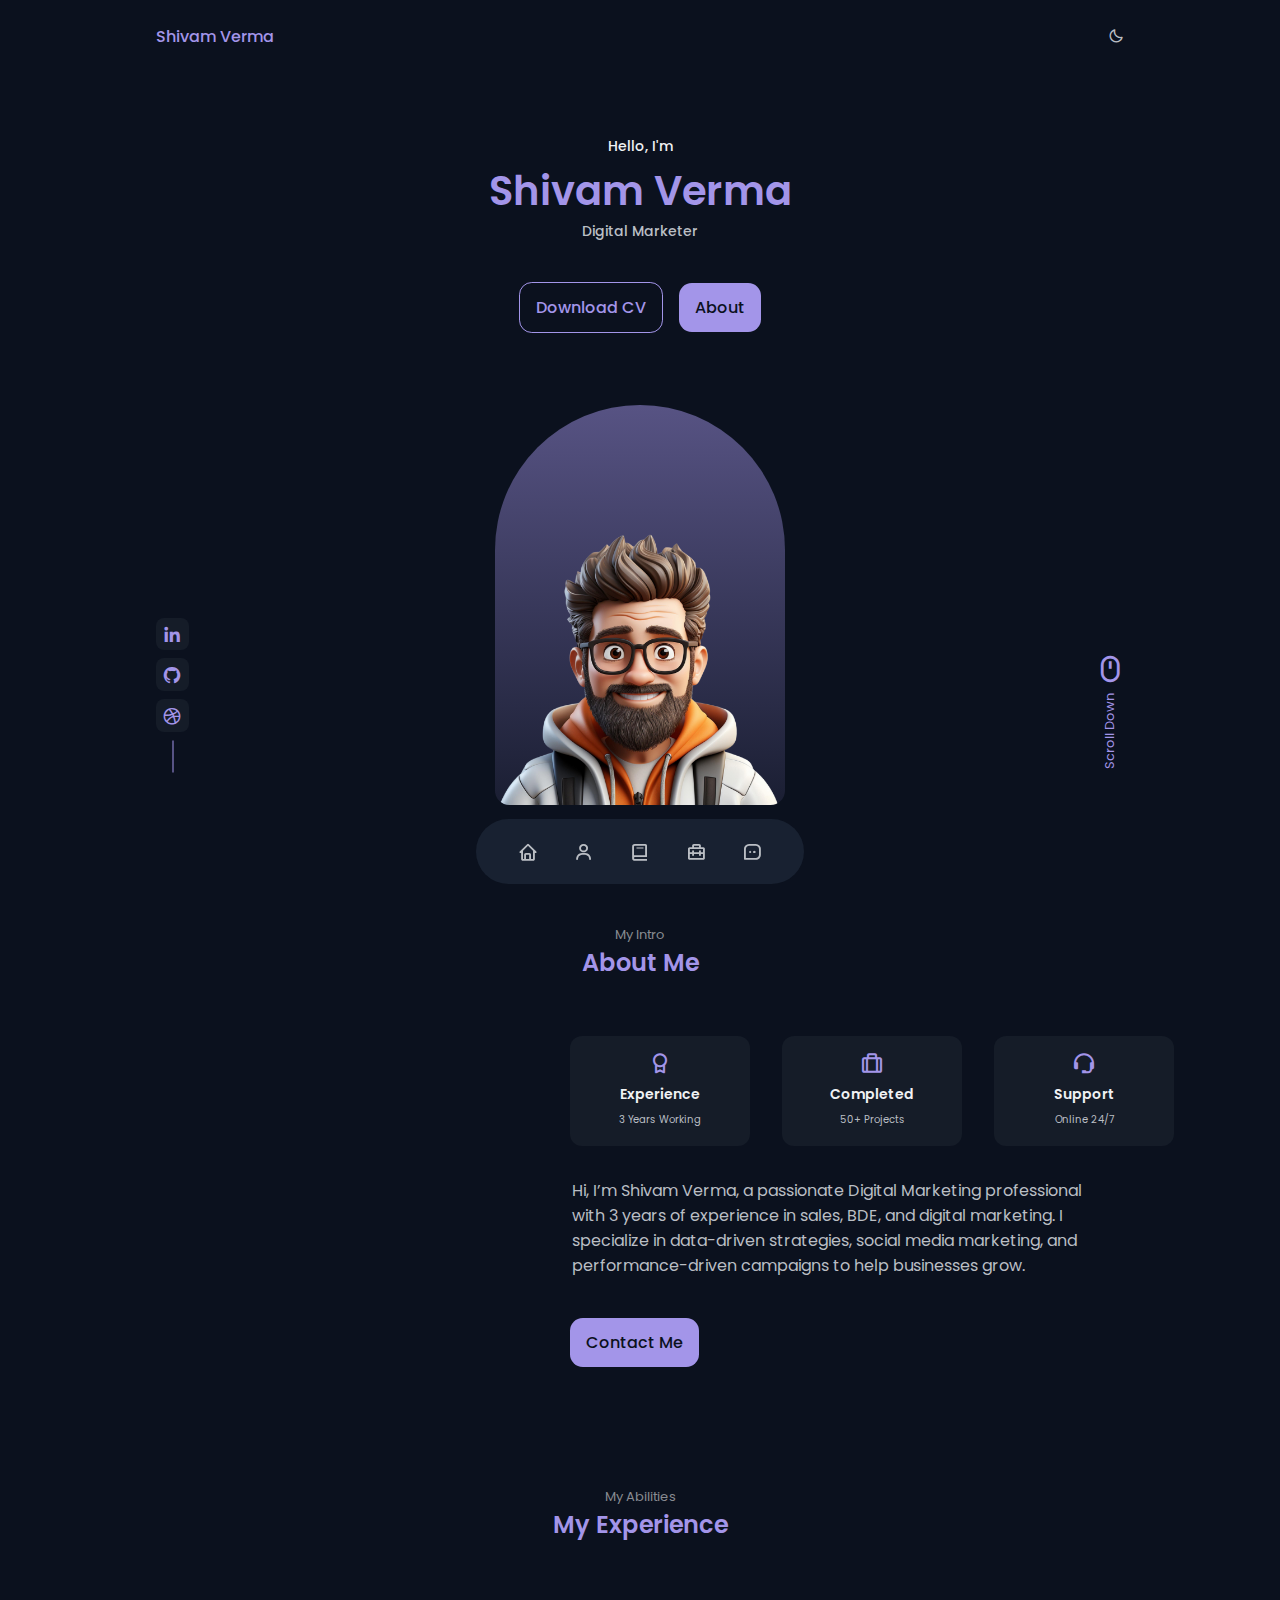
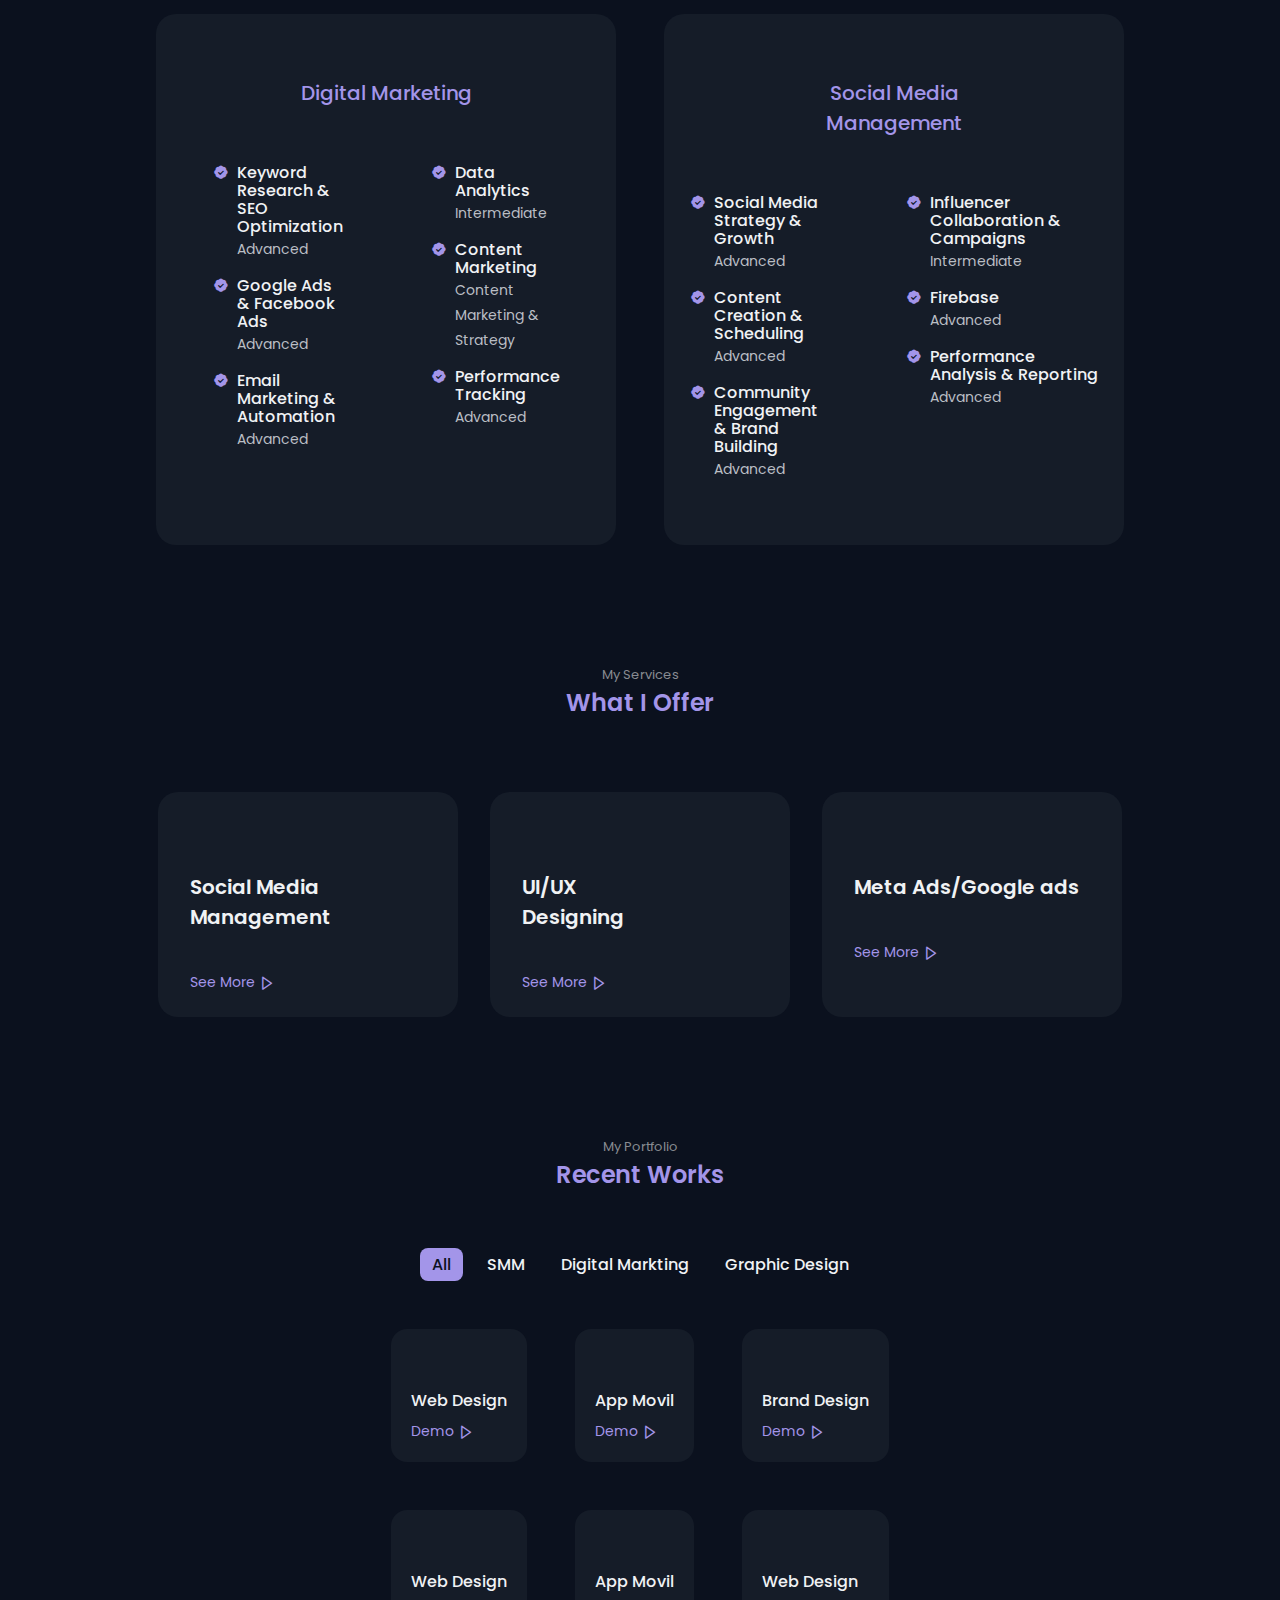
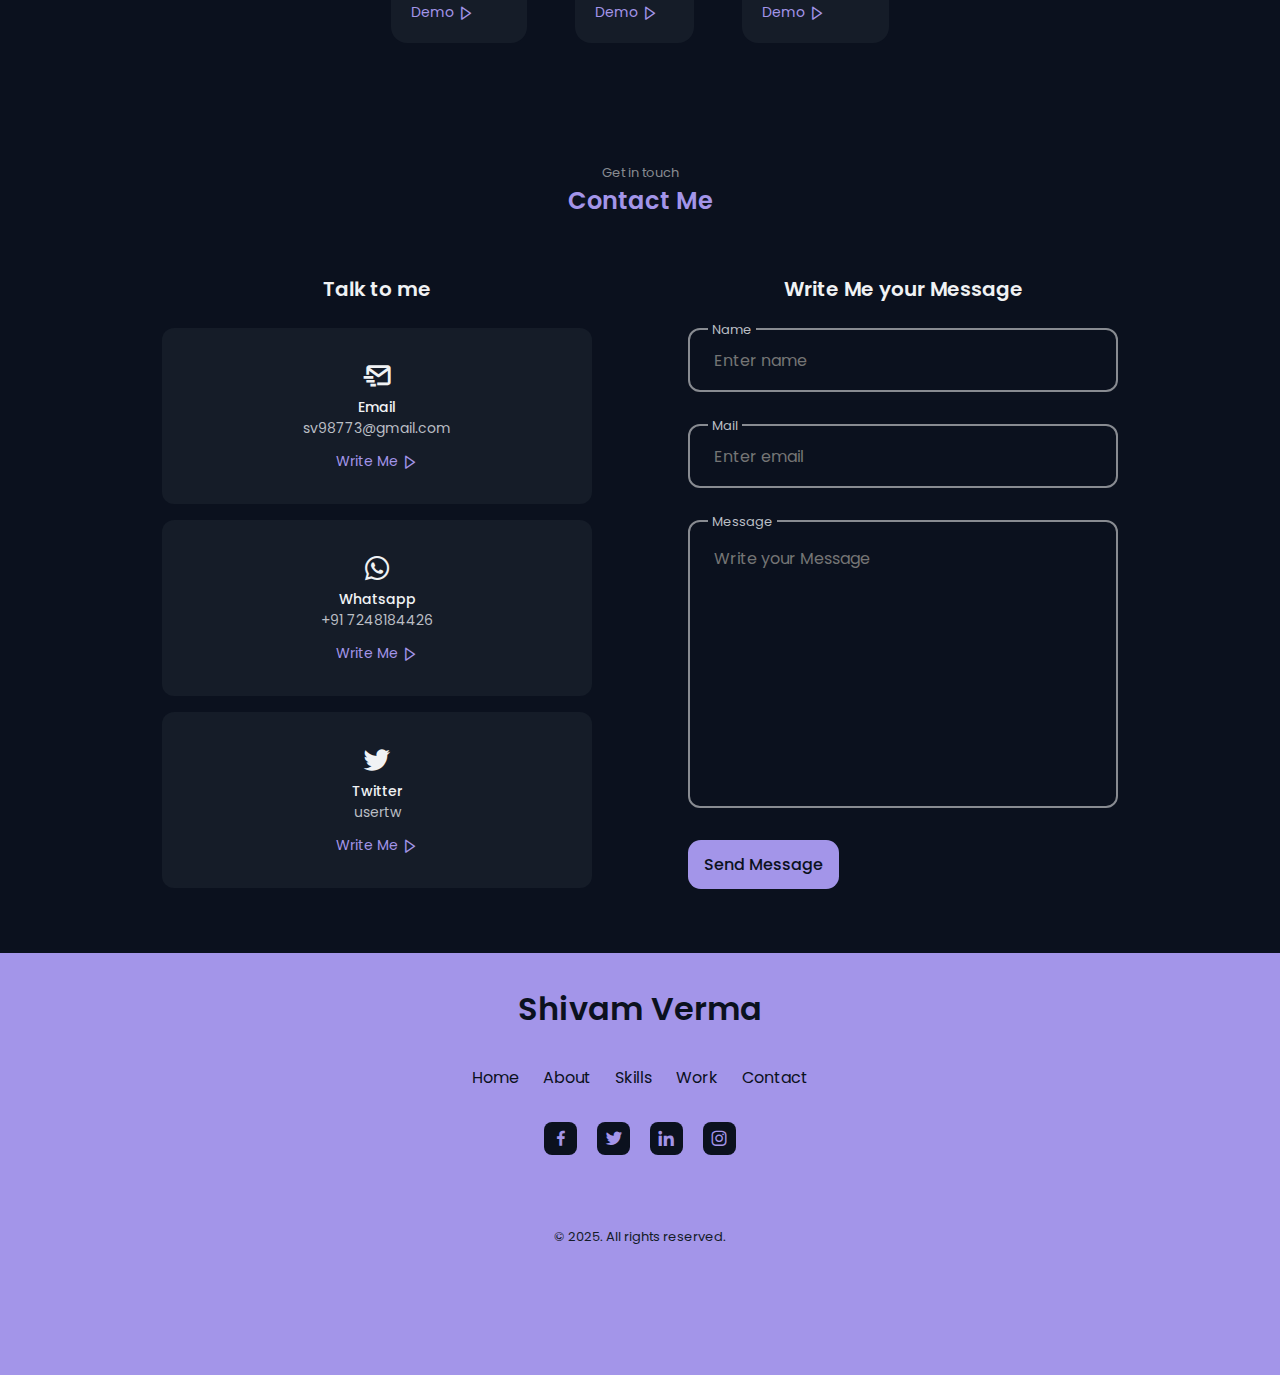
==== Portfolio/index.html @ b758c811 "complete" ====
<!DOCTYPE html>
<html lang="en">

<head>
    <meta charset="UTF-8">
    <meta name="viewport" content="width=device-width, initial-scale=1.0">
    <!--=============== BOXICONS ===============-->
    <link href='https://unpkg.com/boxicons@2.1.2/css/boxicons.min.css' rel='stylesheet'>

    <!--=============== SWIPER CSS ===============-->
    <link rel="stylesheet" href="assets/css/swiper-bundle.min.css">

    <!--=============== CSS ===============-->
    <link rel="stylesheet" href="assets/css/styles.css">

    <title> Portfolio </title>
</head>

<body>
    <!--=============== HEADER ===============-->
    <header class="header" id="header">
        <nav class="nav container">
            <a href="#" class="nav__logo">Shivam Verma</a>

            <div class="nav__menu">
                <ul class="nav__list">
                    <li class="nav__item ">
                        <a href="#home" class="nav__link">
                            <i class='bx bx-home'></i>
                        </a>
                    </li>

                    <li class="nav__item ">
                        <a href="#about" class="nav__link">
                            <i class='bx bx-user'></i>
                        </a>
                    </li>

                    <li class="nav__item">
                        <a href="#skills" class="nav__link">
                            <i class='bx bx-book'></i>
                        </a>
                    </li>

                    <li class="nav__item">
                        <a href="#work" class="nav__link">
                            <i class='bx bx-briefcase-alt-2'></i>
                        </a>
                    </li>

                    <li class="nav__item">
                        <a href="#contact" class="nav__link">
                            <i class='bx bx-message-square-dots'></i>
                        </a>
                    </li>
                </ul>
            </div>

            <!--=============== theme change button ===============-->
            <i class='bx bx-moon change-theme change-theme-button' id="theme-button"></i>

        </nav>
    </header>

    <!--=============== MAIN ===============-->
    <main class="main">
        <!--=============== HOME ===============-->
        <section class="home section" id="home">
            <div class="home__container container grid">
                <div class="home__data">
                    <span class="home__greeting">Hello, I'm</span>
                    <h1 class="home__name">Shivam Verma </h1>
                    <h3 class="home__education">Digital Marketer</h3>

                    <div class="home__button">
                        <a download="" href="#" class="button button--ghost">
                            Download CV
                        </a>

                        <a href="#about" class="button">About</a>
                    </div>
                </div>

                <div class="home__handle">
                    <img src="/Portfolio/assets/img/3d-cartoon-avatar.png" alt="" class="home__img">
                </div>

                <div class="home__social">
                    <a href="#" target="_blank" class="home__social-link">
                        <i class='bx bxl-linkedin'></i>
                    </a>
                    <a href="#" target="_blank" class="home__social-link">
                        <i class='bx bxl-github'></i>
                    </a>
                    <a href="#" target="_blank" class="home__social-link">
                        <i class='bx bxl-dribbble'></i>
                    </a>
                </div>

                <a href="#about" class="home__scroll">
                    <i class='bx bx-mouse home__scroll-icon'></i>
                    <span class="home__scroll-name">Scroll Down</span>
                </a>
            </div>
        </section>

        <!--=============== ABOUT ===============-->
        <section class="about section" id="about">
            <span class="section__subtitle">My Intro</span>
            <h2 class="section__title">About Me</h2>

            <div class="about__container container grid">
                <img src="https://img.freepik.com/free-photo/funny-3d-asian-teenager_183364-80432.jpg?w=900&t=st=1706033813~exp=1706034413~hmac=348632ab5b69d00b279aad6eb6813351d66fecd9d16f7955054a54c731964c9f" alt="" class="about__img" width="100%" height="100%">

                <div class="about__data">
                    <div class="about__info">
                        <div class="about__box">
                            <i class='bx bx-award about__icon'></i>
                            <h3 class="about__title">Experience</h3>
                            <span class="about__subtitle">3 Years Working</span>
                        </div>
                        <div class="about__box">
                            <i class='bx bx-briefcase-alt about__icon'></i>
                            <h3 class="about__title">Completed</h3>
                            <span class="about__subtitle">50+ Projects</span>
                        </div>
                        <div class="about__box">
                            <i class='bx bx-support about__icon'></i>
                            <h3 class="about__title">Support</h3>
                            <span class="about__subtitle">Online 24/7</span>
                        </div>
                    </div>

                    <p class="about__description">
                        Hi, I’m Shivam Verma, a passionate Digital Marketing professional with 3 years of experience in sales, BDE, and digital marketing. 
                        I specialize in data-driven strategies, social media marketing, and performance-driven campaigns to help businesses grow.

                    </p>

                    <a href="#contact" class="button about__button-contact">Contact Me</a>
                </div>
            </div>
        </section>

        <!--=============== SKILLS ===============-->
        <section class="skills section" id="skills">
            <span class="section__subtitle">My Abilities</span>
            <h2 class="section__title">My Experience</h2>

            <div class="skills__container container grid">
                <div class="skills__content">
                    <h3 class="skills__title">Digital Marketing</h3>

                    <div class="skills__box">
                        <div class="skills__group">
                            <div class="skills__data">
                                <i class='bx bxs-badge-check'></i>

                                <div>
                                    <h3 class="skills__name"> Keyword Research & SEO Optimization</h3>
                                    <span class="skills__level">Advanced</span>
                                </div>
                            </div>

                            <div class="skills__data">
                                <i class='bx bxs-badge-check'></i>

                                <div>
                                    <h3 class="skills__name">Google Ads & Facebook Ads  
                                    </h3>
                                    <span class="skills__level">Advanced</span>
                                </div>
                            </div>

                            <div class="skills__data">
                                <i class='bx bxs-badge-check'></i>

                                <div>
                                    <h3 class="skills__name">Email Marketing & Automation</h3>
                                    <span class="skills__level">Advanced</span>
                                </div>
                            </div>

                        </div>
                        <div class="skills__group">
                            <div class="skills__data">
                                <i class='bx bxs-badge-check'></i>

                                <div>
                                    <h3 class="skills__name">Data Analytics </h3>
                                    <span class="skills__level">Intermediate</span>
                                </div>
                            </div>

                            <div class="skills__data">
                                <i class='bx bxs-badge-check'></i>

                                <div>
                                    <h3 class="skills__name">Content Marketing</h3>
                                    <span class="skills__level">Content Marketing & Strategy  
                                    </span>
                                </div>
                            </div>

                            <div class="skills__data">
                                <i class='bx bxs-badge-check'></i>

                                <div>
                                    <h3 class="skills__name"> Performance Tracking</h3>
                                    <span class="skills__level">Advanced</span>
                                </div>
                            </div>

                        </div>
                    </div>
                </div>

                <div class="skills__content">
                    <h3 class="skills__title">Social Media Management</h3>

                    <div class="skills__box">
                        <div class="skills__group">
                            <div class="skills__data">
                                <i class='bx bxs-badge-check'></i>

                                <div>
                                    <h3 class="skills__name">Social Media Strategy & Growth</h3>
                                    <span class="skills__level">Advanced</span>
                                </div>
                            </div>

                            <div class="skills__data">
                                <i class='bx bxs-badge-check'></i>

                                <div>
                                    <h3 class="skills__name">Content Creation & Scheduling</h3>
                                    <span class="skills__level">Advanced</span>
                                </div>
                            </div>

                            <div class="skills__data">
                                <i class='bx bxs-badge-check'></i>

                                <div>
                                    <h3 class="skills__name">Community Engagement & Brand Building</h3>
                                    <span class="skills__level">Advanced</span>
                                </div>
                            </div>

                        </div>
                        <div class="skills__group">
                            <div class="skills__data">
                                <i class='bx bxs-badge-check'></i>

                                <div>
                                    <h3 class="skills__name">Influencer Collaboration & Campaigns</h3>
                                    <span class="skills__level">Intermediate</span>
                                </div>
                            </div>

                            <div class="skills__data">
                                <i class='bx bxs-badge-check'></i>

                                <div>
                                    <h3 class="skills__name">Firebase</h3>
                                    <span class="skills__level">Advanced</span>
                                </div>
                            </div>

                            <div class="skills__data">
                                <i class='bx bxs-badge-check'></i>

                                <div>
                                    <h3 class="skills__name"> Performance Analysis & Reporting</h3>
                                    <span class="skills__level">Advanced</span>
                                </div>
                            </div>

                        </div>
                    </div>
                </div>
        </section>

        <!--=============== SERVICES ===============-->
        <section class="services section">
            <span class="section__subtitle">My Services</span>
            <h2 class="section__title">What I Offer</h2>

            <div class="services__container container grid">
                <div class="services__card">
                    <div class="serv">
                        <h3 class="services__title">Social Media Management </h3>

                        <span class="services__button">
                            See More <i class='bx bx-right-arrow services__icon'></i>
                        </span>
                    </div>


                    <div class="services__modal">
                        <div class="services__modal-content">
                            <i class='bx bx-x services__modal-close'></i>

                            <h3 class="services__modal-title">Social Media Management </h3>

                            <p class="services__modal-description">
                                I offer comprehensive social media management services, including strategy development, 
                                content creation, and community engagement to help your brand grow and connect with your audience effectively.

                            </p>

                            <ul class="services__modal-list">
                                <li class="services__modal-item">
                                    <i class='bx bx-check-circle'></i>
                                    <p class="services__modal-info">
                                        Strategy Development

                                    </p>
                                </li>

                                <li class="services__modal-item">
                                    <i class='bx bx-check-circle'></i>
                                    <p class="services__modal-info">
                                        Content Creation

                                    </p>
                                </li>

                                <li class="services__modal-item">
                                    <i class='bx bx-check-circle'></i>
                                    <p class="services__modal-info">
                                        Community Engagement
                                    </p>
                                </li>

                                <li class="services__modal-item">
                                    <i class='bx bx-check-circle'></i>
                                    <p class="services__modal-info">
                                        Performance Analysis
                                    </p>
                                </li>

                                <li class="services__modal-item">
                                    <i class='bx bx-check-circle'></i>
                                    <p class="services__modal-info">
                                        Brand Building
                                    </p>
                                </li>
                            </ul>
                        </div>
                    </div>
                </div>

                <div class="services__card">
                    <h3 class="services__title">UI/UX <br> Designing</h3>

                    <span class="services__button">
                        See More <i class='bx bx-right-arrow services__icon'></i>
                    </span>

                    <div class="services__modal">
                        <div class="services__modal-content">
                            <i class='bx bx-x services__modal-close'></i>

                            <h3 class="services__modal-title">UI/UX Designing</h3>

                            <p class="services__modal-description">
                                I design and develop the consumer products with creative ability and
                                hands-on approach which stisfies the customers' and markets' needs and trends.
                            </p>

                            <ul class="services__modal-list">
                                <li class="services__modal-item">
                                    <i class='bx bx-check-circle'></i>
                                    <p class="services__modal-info">
                                        I develop the user interfaces.
                                    </p>
                                </li>

                                <li class="services__modal-item">
                                    <i class='bx bx-check-circle'></i>
                                    <p class="services__modal-info">
                                        Web Page design and development.
                                    </p>
                                </li>

                                <li class="services__modal-item">
                                    <i class='bx bx-check-circle'></i>
                                    <p class="services__modal-info">
                                        I create the UX element interactions.
                                    </p>
                                </li>

                                <li class="services__modal-item">
                                    <i class='bx bx-check-circle'></i>
                                    <p class="services__modal-info">
                                        I position your company brand.
                                    </p>
                                </li>

                                <li class="services__modal-item">
                                    <i class='bx bx-check-circle'></i>
                                    <p class="services__modal-info">
                                        Create modern 3-D experiences.
                                    </p>
                                </li>
                            </ul>
                        </div>
                    </div>
                </div>

                <div class="services__card">
                    <h3 class="services__title">Meta Ads/Google ads</h3>

                    <span class="services__button">
                        See More <i class='bx bx-right-arrow services__icon'></i>
                    </span>

                    <div class="services__modal">
                        <div class="services__modal-content">
                            <i class='bx bx-x services__modal-close'></i>

                            <h3 class="services__modal-title">Meta Ads/Google ads</h3>

                            <p class="services__modal-description">
                                I create and manage effective Meta and Google ad campaigns to drive traffic, increase conversions, and maximize ROI for your business.

                            </p>

                            <ul class="services__modal-list">
                                <li class="services__modal-item">
                                    <i class='bx bx-check-circle'></i>
                                    <p class="services__modal-info">
                                        Improve website visibility on search engines organically.                                    </p>
                                </li>

                                <li class="services__modal-item">
                                    <i class='bx bx-check-circle'></i>
                                    <p class="services__modal-info">
                                        Snippets that help search engines understand and rank your content.                                    </p>
                                </li>

                                <li class="services__modal-item">
                                    <i class='bx bx-check-circle'></i>
                                    <p class="services__modal-info">
                                        Google Ads: Paid ads to target users searching for your products/services.

                                    </p>
                                </li>

                                <li class="services__modal-item">
                                    <i class='bx bx-check-circle'></i>
                                    <p class="services__modal-info">
                                        SEO in Meta: Use keywords in meta tags for better rankings and CTR.

                                    </p>
                                </li>

                                <li class="services__modal-item">
                                    <i class='bx bx-check-circle'></i>
                                    <p class="services__modal-info">
                                        SEO in Ads: Apply SEO insights to Google Ads for relevance and cost efficiency.

                                    </p>
                                </li>
                            </ul>
                        </div>
                    </div>
                </div>
            </div>
        </section>

        <!--=============== WORK ===============-->
        <section class="work section" id="work">
            <span class="section__subtitle">My Portfolio</span>
            <h2 class="section__title">Recent Works</h2>

            <div class="work__filters">
                <span class="work__item active-work" data-filter='all'>All</span>
                <span class=" work__item" data-filter='.web'>SMM</span>
                <span class=" work__item" data-filter='.movil'>Digital Markting</span>
                <span class=" work__item" data-filter='.design'>Graphic Design</span>
            </div>

            <div class="work__container container grid">
                <div class="work__card mix web">
                    <img src="assets/img/work1.jpg" alt="" class="work__img">

                    <h3 class="work__title">Web Design</h3>

                    <a href="#" class="work__button">
                        Demo <i class='bx bx-right-arrow work__icon'></i>
                    </a>
                </div>

                <div class="work__card mix movil">
                    <img src="assets/img/work2.jpg" alt="" class="work__img">

                    <h3 class="work__title">App Movil</h3>

                    <a href="#" class="work__button">
                        Demo <i class='bx bx-right-arrow work__icon'></i>
                    </a>
                </div>

                <div class="work__card mix design">
                    <img src="assets/img/work3.jpg" alt="" class="work__img">

                    <h3 class="work__title">Brand Design</h3>

                    <a href="#" class="work__button">
                        Demo <i class='bx bx-right-arrow work__icon'></i>
                    </a>
                </div>

                <div class="work__card mix web">
                    <img src="assets/img/work4.jpg" alt="" class="work__img">

                    <h3 class="work__title">Web Design</h3>

                    <a href="#" class="work__button">
                        Demo <i class='bx bx-right-arrow work__icon'></i>
                    </a>
                </div>

                <div class="work__card mix movil">
                    <img src="assets/img/work5.jpg" alt="" class="work__img">

                    <h3 class="work__title">App Movil</h3>

                    <a href="#" class="work__button">
                        Demo <i class='bx bx-right-arrow work__icon'></i>
                    </a>
                </div>
                <div class="work__card mix web">
                    <img src="assets/img/work4.jpg" alt="" class="work__img">

                    <h3 class="work__title">Web Design</h3>

                    <a href="#" class="work__button">
                        Demo <i class='bx bx-right-arrow work__icon'></i>
                    </a>
                </div>

            </div>
        </section>

    

        <!--=============== CONTACT ===============-->
        <section class="contact section" id="contact">
            <sapn class="section__subtitle">Get in touch</sapn>
            <h3 class="section__title">Contact Me</h3>

            <div class="contact__container container grid">
                <div class="contact__content">
                    <h3 class="contact__title contact__title-info">Talk to me</h3>

                    <div class="contact__info">
                        <div class="contact__card">
                            <i class='bx bx-mail-send contact__card-icon'></i>
                            <h3 class="contact__card-title">Email</h3>
                            <span class="contact__card-data">sv98773@gmail.com</span>

                            <a href="mailto:example@domain.com" target="_blank" class="contact__button">
                                Write Me <i class='bx bx-right-arrow contact__button-icon'></i>
                            </a>
                        </div>

                        <div class="contact__card">
                            <i class='bx bxl-whatsapp contact__card-icon'></i>
                            <h3 class="contact__card-title">Whatsapp</h3>
                            <span class="contact__card-data">+91 7248184426</span>

                            <a href="https://wa.me/917248184426?text=Hello,%20this%20is%20Shivam%20Verma.%20How%20can%20I%20assist%20you%20with%20your%20digital%20marketing%20needs?%20I%20hope%20you%20are%20doing%20well.%20I%20wanted%20to%20discuss%20your%20requirements%20and%20how%20we%20can%20assist%20you.%20Please%20let%20me%20know%20a%20convenient%20time%20to%20talk.%20Looking%20forward%20to%20your%20response."

                            target="_blank"
                                class="contact__button">
                                Write Me <i class='bx bx-right-arrow contact__button-icon'></i>
                            </a>
                        </div>

                        <div class="contact__card">
                            <i class='bx bxl-twitter contact__card-icon'></i>
                            <h3 class="contact__card-title">Twitter</h3>
                            <span class="contact__card-data">usertw</span>

                            <a href="https://twitter.com" target="_blank" class="contact__button">
                                Write Me <i class='bx bx-right-arrow contact__button-icon'></i>
                            </a>
                        </div>
                    </div>
                </div>

                <div class="contact__content">
                    <h3 class="contact__title contact__title-form">Write Me your Message</h3>

                    <form action="" class="contact__form">
                        <div class="contact__form-div">
                            <label for="" class="contact__form-tag">Name</label>
                            <input type="text" placeholder="Enter name" class="contact__form-input">
                        </div>

                        <div class="contact__form-div">
                            <label for="" class="contact__form-tag">Mail</label>
                            <input type="text" placeholder="Enter email" class="contact__form-input">
                        </div>

                        <div class="contact__form-div contact__form-area">
                            <label for="" class="contact__form-tag">Message</label>
                            <textarea name="" id="" cols="30" rows="10" placeholder="Write your Message"
                                class="contact__form-input "></textarea>
                        </div>


                        <button class="button">
                            Send Message
                        </button>
                    </form>

                </div>

        </section>
    </main>

    <!--=============== FOOTER ===============-->
    <footer class="footer">
        <div class="footer__container container">
            <h1 class="footer__title">Shivam Verma</h1>

            <ul class="footer__list">

                <li class="footer__item">
                    <a href="#" class="footer__link">Home</a>
                </li>
                <li class="footer__item">
                    <a href="#about" class="footer__link">About</a>
                </li>
                <li class="footer__item">
                    <a href="#skills" class="footer__link">Skills</a>
                </li>
                <li class="footer__item">
                    <a href="#work" class="footer__link">Work</a>
                </li>
                <li class="footer__item">
                    <a href="#contact" class="footer__link">Contact</a>
                </li>
            </ul>

            <ul class="footer__social">
                <li class="footer__social-item">
                    <a href="https://www.facebook.com/profile.php?id=100007221911059" target="_blank" class="footer__social-link">
                        <i class='bx bxl-facebook footer__social-icon'></i>
                    </a>
                </li>
                <li class="footer__social-item">
                    <a href="https://x.com/ShivamVerma322" target="_blank" class="footer__social-link">
                        <i class='bx bxl-twitter footer__social-icon'></i>
                    </a>
                </li>
                <li class="footer__social-item">
                    <a href="https://www.linkedin.com/in/shivam-verma02299" target="_blank" class="footer__social-link">
                        <i class='bx bxl-linkedin footer__social-icon'></i>
                    </a>
                </li>
                <li class="footer__social-item">
                    <a href="https://www.instagram.com/shivaay0322?igsh=anBrbDI1ZG8ya3hp" target="_blank" class="footer__social-link">
                        <i class='bx bxl-instagram footer__social-icon'></i>
                    </a>
                </li>
            </ul>

            <span class="footer__copy">
                &#169; 2025. All rights reserved.
            </span>
        </div>
    </footer>

    <!--=============== SCROLLREVEAL ===============-->

    <!-- <script src="assets/js/scrollreveal.min.js"></script> -->
    <script src="https://unpkg.com/scrollreveal/dist/scrollreveal.min.js"></script>

    <!--=============== SWIPER JS ===============-->
    <script src="assets/js/swiper-bundle.min.js"></script>

    <!--=============== MIXITUP FILTER ===============-->
    <script src="assets/js/mixitup.min.js"></script>

    <!--=============== MAIN JS ===============-->
    <script src="assets/js/main.js"></script>
</body>

</html>
---- Portfolio/assets/css/styles.css ----
/*=============== GOOGLE FONTS ===============*/
@import url("https://fonts.googleapis.com/css2?family=Poppins:wght@400;500;600&display=swap");

/*=============== VARIABLES CSS ===============*/
:root {
  --header-height: 3.5rem;

  --first-hue: 250;
  --sat: 66%;
  --lig: 75%;
  --second-hue: 219;
  --first-color: hsl(var(--first-hue), var(--sat), var(--lig));
  --first-color-alt: hsl(var(--first-hue), var(--sat), 71%); /* -4% */
  --title-color: hsl(var(--second-hue), 15%, 95%);
  --text-color: hsl(var(--second-hue), 8%, 75%);
  --text-color-light: hsl(var(--second-hue), 4%, 55%);
  --body-color: hsl(var(--second-hue), 48%, 8%);
  --container-color: hsl(var(--second-hue), 32%, 12%);

  /*========== Font and typography ==========*/
 
  --body-font: "Poppins", sans-serif;
  --biggest-font-size: 1.75rem;
  --h1-font-size: 1.5rem;
  --h2-font-size: 1.25rem;
  --h3-font-size: 1rem;
  --normal-font-size: 0.938rem;
  --small-font-size: 0.813rem;
  --smaller-font-size: 0.75rem;
  --tiny-font-size: 0.625rem;

  /*========== Font weight ==========*/
  --font-medium: 500;
  --font-semibold: 600;

  /*========== z index ==========*/
  --z-tooltip: 10;
  --z-fixed: 100;
  --z-modal: 1000;
}

/* Responsive typography */
@media screen and (min-width: 968px) {
  :root {
    --biggest-font-size: 2.5rem;
    --h1-font-size: 2.25rem;
    --h2-font-size: 1.5rem;
    --h3-font-size: 1.25rem;
    --normal-font-size: 1rem;
    --small-font-size: 0.875rem;
    --smaller-font-size: 0.813rem;
  }
}

/*=============== BASE ===============*/
* {
  box-sizing: border-box;
  padding: 0;
  margin: 0;
}

html {
  scroll-behavior: smooth;
}

body,
button,
input,
textarea {
  font-family: var(--body-font);
  font-size: var(--normal-font-size);
}

body {
  background-color: var(--body-color);
  color: var(--text-color);
  transition: 0.4s; /* for light mode animation */
}

h1,
h2,
h3 {
  color: var(--title-color);
  font-weight: var(--font-semibold);
}

ul {
  list-style: none;
}

a {
  text-decoration: none;
}

button {
  cursor: pointer;
  border: none;
  outline: none;
}

img {
  max-width: 100%;
  height: auto;
}

/*=============== THEME ===============*/
.change__theme {
  font-size: 1.25rem;
  cursor: pointer;
  transition: 0.3s;
}

.change__theme:hover {
  color: var(--first-color);
}

/*========== Variables light theme ==========*/
body.light-theme {
  --title-color: hsl(var(--second-hue), 15%, 15%);
  --text-color: hsl(var(--second-hue), 8%, 35%);
  --body-color: hsl(var(--second-hue), 100%, 99%);
  --container-color: #e9e9e9;
}

/*========== 
    Color changes in some parts of 
    the website, in light theme
==========*/
.light-theme .scroll-header {
  box-shadow: 0 2px 4px hsla(0, 0%, 1%, 0.1);
}

.light-theme .nav__menu {
  background-color: hsla(var(--second-hue), 32%, 90%, 0.8);
}

.light-theme .section__subtitle {
  color: var(--text-color);
}

.light-theme .home__social-link {
  box-shadow: 0 2px 16px hsla(var(--second-hue), 48%, 8%, 0.1);
}

.light-theme .home__social-link::after,
.light-theme .footer__social-link {
  background-color: var(--title-color);
}

.light-theme .home__social-link,
.light-theme .home__scroll,
.light-theme .button,
.light-theme .button:hover,
.light-theme .active-work,
.light-theme .footer__title,
.light-theme .footer__link,
.light-theme .footer__copy {
  color: var(--title-color);
}

.light-theme .about__box {
  box-shadow: 0 2px 16px hsla(var(--second-hue), 48%, 8%, 0.1);
}

.light-theme .button,
.light-theme .skills__content,
.light-theme .services__card,
.light-theme .work__card,
.light-theme .testimonial__card,
.light-theme .contact__card,
.light-theme .contact__form-div {
  box-shadow: 0 2px 16px hsla(var(--second-hue), 48%, 8%, 0.1);
}

.light-theme::-webkit-scrollbar {
  background-color: hsl(var(--second-hue), 8%, 80%);
}
/*=============== REUSABLE CSS CLASSES ===============*/
.container {
  max-width: 968px;
  margin-left: 1rem;
  margin-right: 1rem;
}

.grid {
  display: grid;
  gap: 1.25rem;
}

.main {
  overflow: hidden;
}

.section {
  padding: 4.5rem 0 1rem;
}

.section__title,
.section__subtitle {
  text-align: center;
}

.section__title {
  font-size: var(--h2-font-size);
  color: var(--first-color);
  margin-bottom: 2rem;
}

.section__subtitle {
  display: block;
  font-size: var(--smaller-font-size);
  color: var(--text-color-light);
}

/*=============== HEADER & NAV===============*/
.header {
  position: fixed;
  top: 0;
  left: 0;
  width: 100%;
  /* height: var(--header-height); */
  background-color: var(--body-color);
  z-index: var(--z-fixed);
  transition: 0.4s;
}

.nav {
  height: var(--header-height);
  display: flex;
  justify-content: space-between;
  align-items: center;
}

.nav__logo {
  color: var(--first-color);
  font-weight: var(--font-medium);
  transition: 0.4s;
}

.nav__logo:hover {
  color: var(--first-color-alt);
}

.nav__menu {
  position: fixed;
  bottom: 1rem;
  background-color: hsla(var(--second-hue), 32%, 16%, 0.8);
  width: 90%;
  border-radius: 4rem;
  padding: 1rem 2.25rem;
  backdrop-filter: blur(10px);
  transition: 0.4s;
}

.nav__list {
  display: flex;
  justify-content: space-between;
  align-items: center;
}

.nav__link {
  color: var(--text-color);
  font-size: 1.25rem;
  padding: 0.4rem;
  font-weight: var(--font-medium);
  text-decoration: none;
  transition: 0.4s;
  display: flex;
  border-radius: 5rem;
}

/* Active link */
.active-link {
  background: linear-gradient(
    180deg,
    hsla(var(--first-hue), var(--sat), var(--lig), 0.5),
    hsla(var(--first-hue), var(--sat), var(--lig), 0.2)
  );
  box-shadow: 0 0 16px hsla(var(--first-hue), var(--sat), var(--lig), 0.4);
  border-radius: 5rem;

  color: var(--title-color);
}

/* Change background header */
.scroll-header {
  box-shadow: 0 4px 4px hsla(0, 0%, 4%, 0.3);
}

/*=============== HOME ===============*/
.home__container {
  position: relative;
  row-gap: 4.5rem;
  padding-top: 2rem;
}

.home__data {
  text-align: center;
}

.home__greeting,
.home__education {
  font-size: var(--small-font-size);
  font-weight: var(--font-medium);
}

.home__greeting {
  display: block;
  color: var(--title-color);
  margin-bottom: 0.25rem;
}

.home__education {
  color: var(--text-color);
  margin-bottom: 2.5rem;
}

.home__name {
  font-size: var(--biggest-font-size);
  color: var(--first-color);
}

.home__img {
  width: 160px;
}

.home__handle {
  justify-self: center;
  width: 190px;
  height: 293px;
  background: linear-gradient(
    180deg,
    hsla(var(--first-hue), var(--sat), var(--lig), 0.5),
    hsla(var(--first-hue), var(--sat), var(--lig), 0.1)
  );

  border-radius: 10rem 10rem 1rem 1rem;
  display: flex;
  align-items: flex-end;
  justify-content: center;
  overflow: hidden;
}

.home__button {
  display: flex;
  justify-content: center;
  align-items: center;
  gap: 1rem;
}

.home__social,
.home__scroll {
  position: absolute;
}

.home__social {
  bottom: 4rem;
  left: 0;
  display: grid;
  row-gap: 0.5rem;
}

.home__social-link {
  width: max-content;
  background-color: var(--container-color);
  color: var(--first-color);
  padding: 0.25rem;
  border-radius: 0.5rem;
  display: flex;
  font-size: 1rem;
  transition: 0.4s;
}

.home__social-link:hover {
  background-color: var(--first-color);
  color: #ffffff;
}

.home__social::after {
  content: "";
  width: 32px;
  height: 1px;
  background-color: var(--first-color);
  transform: rotate(90deg) translate(16px, 4px);
}

.home__scroll {
  color: var(--first-color);
  right: -1.5rem;
  bottom: 4rem;
  display: grid;
  row-gap: 2.25rem;
  justify-items: center;
}

.home__scroll-icon {
  font-size: 1.25rem;
}

.home__scroll-name {
  font-size: var(--smaller-font-size);
  transform: rotate(-90deg);
}

/*=============== BUTTONS ===============*/
.button {
  display: inline-block;
  background-color: var(--first-color);
  color: var(--body-color);
  padding: 0.75rem 1rem;
  border-radius: 0.8rem;
  font-weight: var(--font-medium);
  transition: 0.4s;
}

.button:hover {
  background-color: var(--first-color-alt);
  color: var(--body-color);
}

.button--ghost {
  background-color: transparent;
  color: var(--first-color);
  border: 1px solid var(--first-color);
}

/*=============== ABOUT ===============*/
.about__container {
  row-gap: 2.5rem;
}

.about__img {
  width: 220px;
  border-radius: 1.5rem;
  justify-self: center;
}

.about__data {
  text-align: center;
}

.about__info {
  display: grid;
  grid-template-columns: repeat(3, 1fr);
  gap: 0.5rem;
  margin-bottom: 2rem;
}

.about__box {
  background-color: var(--container-color);
  border-radius: 0.75rem;
  padding: 0.75rem 0.5rem;
}

.about__icon {
  font-size: 1.5rem;
  color: var(--first-color);
  margin-bottom: 0.5rem;
}

.about__title {
  font-size: var(--small-font-size);
}

.about__subtitle {
  font-size: var(--tiny-font-size);
}

.about__description {
  margin-bottom: 2rem;
}

/*=============== SKILLS ===============*/
.skills__container {
  row-gap: 2rem;
  padding-top: 1rem;
}

.skills__content {
  background-color: var(--container-color);
  padding: 1.5rem;
  border-radius: 1.25rem;
}

.skills__title {
  font-size: var(--normal-font-size);
  font-weight: var(--font-medium);
  color: var(--first-color);
  text-align: center;
  margin-bottom: 1.5rem;
}

.skills__box {
  display: flex;
  justify-content: center;
  column-gap: 2.5rem;
}

.skills__group {
  display: grid;
  align-content: flex-start;
  row-gap: 1rem;
}

.skills__data {
  display: flex;
  column-gap: 0.5rem;
}

.skills .bxs-badge-check {
  font-size: 1rem;
  color: var(--first-color);
}

.skills__name {
  font-size: var(--normal-font-size);
  font-weight: var(--font-medium);
  line-height: 18px;
}

.skills__level {
  font-size: var(--small-font-size);
}

/*=============== SERVICES ===============*/
.services__container {
  grid-template-columns: repeat(2, 1fr);
  gap: 1.5rem;
  padding-top: 1rem;
}

.services__card {
  background-color: var(--container-color);
  padding: 3rem 1.5rem 1.5em;
  border-radius: 1.25rem;
}

.services__title {
  font-size: var(--h3-font-size);
  margin-bottom: 2.5rem;
}

.services__button {
  color: var(--first-color);
  font-size: var(--small-font-size);
  display: flex;
  align-items: center;
  column-gap: 0.25rem;
  cursor: pointer;
}

.services__button:hover .services__icon {
  transform: translateX(0.25rem);
}

.services__icon {
  font-size: 1rem;
  transition: 0.4s;
}

/* Services modal */
.services__modal {
  position: fixed;
  inset: 0;
  background-color: hsl(var(--second-hue), 28%, 16%, 0.7);
  padding: 2rem 1rem;
  display: grid;
  place-items: center;
  transition: 0.4s;
  z-index: var(--z-modal);
  visibility: hidden;
  opacity: 0;
}

.services__modal-content {
  background-color: var(--body-color);
  padding: 4.5rem 1.5rem 2.5rem;
  border-radius: 1.5rem;
  position: relative;
}

.services__modal-title,
.services__modal-description {
  text-align: center;
}

.services__modal-title {
  font-size: var(--h3-font-size);
  color: var(--first-color);
  margin-bottom: 1rem;
}

.services__modal-description {
  font-size: var(--small-font-size);
  margin-bottom: 2rem;
}

.services__modal-list {
  display: grid;
  row-gap: 0.75rem;
}

.services__modal-item {
  display: flex;
  align-items: flex-start;
  column-gap: 0.5rem;
}

.services__modal-icon {
  font-size: 1.5rem;
  color: var(--first-color);
}

.services__modal-info {
  font-size: var(--small-font-size);
}

.services__modal-close {
  position: absolute;
  top: 1.5rem;
  right: 1.5rem;
  font-size: 1.5rem;
  color: var(--first-color);
  cursor: pointer;
}
/*Active modal*/

.active-modal {
  visibility: visible;
  opacity: 1;
}

/*=============== WORK ===============*/

.work__container {
  padding-top: 1rem;
}

.work__filters {
  display: flex;
  justify-content: center;
  align-items: center;
  column-gap: 0.75rem;
  margin-bottom: 2rem;
}

.work__item {
  cursor: pointer;
  color: var(--title-color);
  padding: 0.25rem 0.75rem;
  font-weight: var(--font-medium);
  border-radius: 0.5rem;
}

.work__card {
  background-color: var(--container-color);
  padding: 1rem;
  border-radius: 1rem;
}

.work__img {
  border-radius: 1rem;
  margin-bottom: 0.75rem;
}

.work__title {
  font-size: var(--normal-font-size);
  font-weight: var(--font-medium);
  margin-bottom: 0.25rem;
}

.work__button {
  width: max-content;
  color: var(--first-color);
  font-size: var(--small-font-size);
  display: flex;
  align-items: center;
  column-gap: 0.25rem;
  cursor: pointer;
}

.work__button:hover .work__icon {
  transform: translateX(0.25rem);
}

.work__icon {
  font-size: 1rem;
  transition: 0.4s;
}

/* Active item work*/
.active-work {
  background-color: var(--first-color);
  color: var(--body-color);
}

/*=============== TESTIMONIAL ===============*/
.testimonial__card {
  background-color: var(--container-color);
  padding: 1.25rem 1.5rem;
  border-radius: 1.5rem;
  margin-bottom: 3rem;
}

.testimonial__img {
  width: 60px;
  border-radius: 3rem;
  margin-bottom: 1rem;
}

.testimonial__name {
  font-size: var(--normal-font-size);
  font-weight: var(--font-medium);
  margin-bottom: 0.25rem;
}

.testimonial__description {
  font-size: var(--small-font-size);
  margin-bottom: 0.15rem;
}

/* Swiper class */
.swiper-pagination-bullet {
  background-color: var(--text-color-light);
}

.swiper-pagination-bullet-active {
  background-color: var(--first-color);
}

/*=============== CONTACT ===============*/
.contact__container {
  row-gap: 3rem;
  padding-bottom: 3rem;
}

.contact__title {
  text-align: center;
  font-size: var(--h3-font-size);
  margin-bottom: 1.5rem;
}

.contact__info {
  display: grid;
  gap: 1rem;
}

.contact__card {
  background-color: var(--container-color);
  padding: 2rem 1rem;
  border-radius: 0.75rem;
  text-align: center;
}

.contact__card-icon {
  font-size: 2rem;
  color: var(--title-color);
  margin-bottom: 0.25rem;
}

.contact__card-title,
.contact__card-data {
  font-size: var(--small-font-size);
}

.contact__card-title {
  font-weight: var(--font-medium);
}

.contact__card-data {
  display: block;
  margin-bottom: 0.75rem;
}

.contact__button {
  color: var(--first-color);
  font-size: var(--small-font-size);
  display: flex;
  align-items: center;
  justify-content: center;
  column-gap: 0.25rem;
  cursor: pointer;
}

.contact__button:hover .contact__button-icon {
  transform: translateX(0.25rem);
}

.contact__button-icon {
  font-size: 1rem;
  transition: 0.4s;
}

.contact__form-div {
  position: relative;
  margin-bottom: 2rem;
  height: 4rem;
}

.contact__form-input {
  position: absolute;
  top: 0;
  left: 0;
  width: 100%;
  height: 100%;
  border: 2px solid var(--text-color-light);
  background: none;
  border-radius: 0.75rem;
  padding: 1.5rem;
  font-size: var(--normal-font-size);
  color: var(--text-color);
  outline: none;
  z-index: 1;
}

.contact__form-tag {
  position: absolute;
  top: -0.75rem;
  left: 1.25rem;
  font-size: var(--smaller-font-size);
  padding: 0.25rem;
  background-color: var(--body-color);
  z-index: 10;
}

.contact__form-area {
  height: 17rem;
}

.contact__form-area textarea {
  resize: none;
}
/*=============== FOOTER ===============*/
.footer {
  background-color: var(--first-color);
}

.footer__container {
  padding: 2rem 0 6rem;
}

.footer__title,
.footer__link {
  color: var(--body-color);
}

.footer__title {
  text-align: center;
  margin-bottom: 2rem;
}

.footer__list {
  display: flex;
  justify-content: center;
  align-items: center;
  column-gap: 1.5rem;
  margin-bottom: 2rem;
}

.footer__social {
  display: flex;
  justify-content: center;
  align-items: center;
  column-gap: 1.25rem;
}

.footer__social-link {
  background-color: var(--body-color);
  color: var(--first-color);
  padding: 0.35rem;
  border-radius: 0.25rem;
  font-size: 1rem;
  display: inline-flex;
}

.footer__copy {
  display: block;
  margin-top: 4.5rem;
  color: var(--container-color);
  text-align: center;
  font-size: var(--smaller-font-size);
  margin-bottom: 2rem;
}

/*=============== SCROLL BAR ===============*/
::-webkit-scrollbar {
  width: 0.5rem;
  border-radius: 0.5rem;
  background-color: var(--container-color);
}

::-webkit-scrollbar-track {
  border-radius: 1.5rem;
}

::-webkit-scrollbar-thumb {
  background-color: var(--first-color);
  border-radius: 0.5rem;
}

::-webkit-scrollbar-thumb:hover {
  background-color: var(--first-color-alt);
}

/*=============== BREAKPOINTS ===============*/
/* For small devices */
@media screen and (max-width: 320px) {
  .nav__menu {
    padding: 1rem 1.5rem;
  }

  .home__button {
    flex-direction: column;
  }

  .home__handle {
    width: 150px;
    height: 253px;
  }

  .home__img {
    width: 130px;
  }

  .about__info {
    grid-template-columns: repeat(2, 1fr);
  }

  .skills__box {
    column-gap: 1rem;
  }

  .skills__name {
    font-size: var(--small-font-size);
  }

  .skills__level {
    font-size: var(--smaller-font-size);
  }

  .services__container {
    grid-template-columns: 145px;
    justify-content: center;
  }

  .work__item {
    font-size: var(--small-font-size);
  }

  .work__filters {
    column-gap: 0.25rem;
  }
}

@media screen and (min-width: 435px) {
  .work__container {
    justify-content: center;
    grid-template-columns: repeat(2, max-content);
  }

  .work__img {
    width: 165px;
  }
}

/* For medium devices */
@media screen and (min-width: 630px) {
  .nav__menu {
    width: 328px;
    left: 0;
    right: 0;
    margin: 0 auto;
  }

  .about__info {
    grid-template-columns: repeat(3, 180px);
    justify-content: center;
  }

  .about__description {
    padding: 1rem 5rem;
    width: 600px;
    margin: 0 auto 2rem auto;
  }

  .about__box {
    padding: 1.75rem 0.95rem;
  }

  .skills__container {
    justify-content: center;
  }

  .skills__content {
    padding: 4rem 8.8rem;
  }

  .skills__title {
    font-size: var(--h3-font-size);
    margin-bottom: 1.5rem;
  }

  .skills__box {
    column-gap: 5.5rem;
  }

  .services__container {
    grid-template-columns: repeat(3, 177px);
    justify-content: center;
  }

  .services__modal-content {
    width: 500px;
    padding: 4.5rem 2.5rem 2.5rem;
  }

  .services__modal-description {
    padding: 0 3.5rem;
  }

  .work__container {
    justify-content: center;
    grid-template-columns: repeat(2, max-content);
  }

  .work__img {
    width: 250px;
  }

  .testimonial__container {
    width: 600px;
    margin: auto;
  }

  .contact__container {
    display: grid;
    grid-template-columns: 220px 340px;
    column-gap: 2rem;
    justify-content: center;
  }

  .contact__info {
    grid-template-columns: 200px;
    gap: 1rem;
  }

  .contact__form {
    width: 340px;
  }
  /* .contact__info {
    grid-template-columns: 350px;
    justify-content: center;
  }

  .contact__form {
    width: 360px;
    margin: 0 auto;
  } */
}

/* @media screen and (min-width: 767px) {
  /* .work__container {
    grid-template-columns: repeat(2, max-content);
  } */

/* .contact__info {
    grid-template-columns: 300px;
  }

  .contact__container {
    grid-template-columns: repeat(2, 325px);
    justify-content: center;
  }
} */

/* For large devices */
@media screen and (min-width: 992px) {
  .container {
    margin-left: auto;
    margin-right: auto;
  }

  .section {
    padding: 6.5rem 0 1rem;
  }

  .section__title {
    margin-bottom: 3.5rem;
  }

  .nav {
    height: calc(var(--header-height) + 1rem);
  }

  .home__handle {
    width: 290px;
    height: 400px;
    
  }

  .home__img {
    width: 280px;

  }
  .home__social-link {
    padding: 0.4rem;
    font-size: 1.25rem;
  }

  .home__social::after {
    transform: rotate(90deg) translate(16px, -1px);
  }

  .home__scroll-icon {
    font-size: 2rem;
  }

  .about__container {
    grid-template-columns: repeat(2, 1fr);
    align-items: center;
    column-gap: 4rem;
  }

  .about__img {
    width: 350px;
  }

  .about__data {
    text-align: initial;
  }

  .about__info {
    justify-content: initial;
    gap: 2rem;
  }

  .about__box {
    text-align: center;
    padding: 1rem 1.25rem;
  }

  .about__description {
    padding: 0 4rem 0 0;
    margin-bottom: 2.5rem;
  }

  .skills__container {
    grid-template-columns: repeat(2, 460px);
    column-gap: 3rem;
  }

  .skills__title {
    margin-bottom: 3.5rem;
  }

  .services__container {
    grid-template-columns: repeat(3, 300px);
    column-gap: 2rem;
  }

  .services__card {
    padding: 5rem 2rem 1.5rem;
  }

  .work__container {
    grid-template-columns: repeat(3, max-content);
    gap: 3rem;
  }

  .work__card {
    padding: 1.25rem;
  }

  .work__img {
    margin-bottom: 2rem;
  }

  .work__title {
    margin-bottom: 0.5rem;
  }

  .testimonial__container {
    width: 970px;
  }

  .testimonial__card {
    padding: 1.5rem 2rem;
  }

  .contact__info {
    grid-template-columns: 430px;
    gap: 1rem;
  }

  .contact__form {
    width: 430px;
  }

  .contact__form-area {
    height: 18rem;
  }

  .contact__container {
    grid-template-columns: repeat(2, 430px);
    column-gap: 6rem;
  }

  .footer__social-link {
    font-size: 1.25rem;
    padding: 0.4rem;
    border-radius: 0.5rem;
  }
}
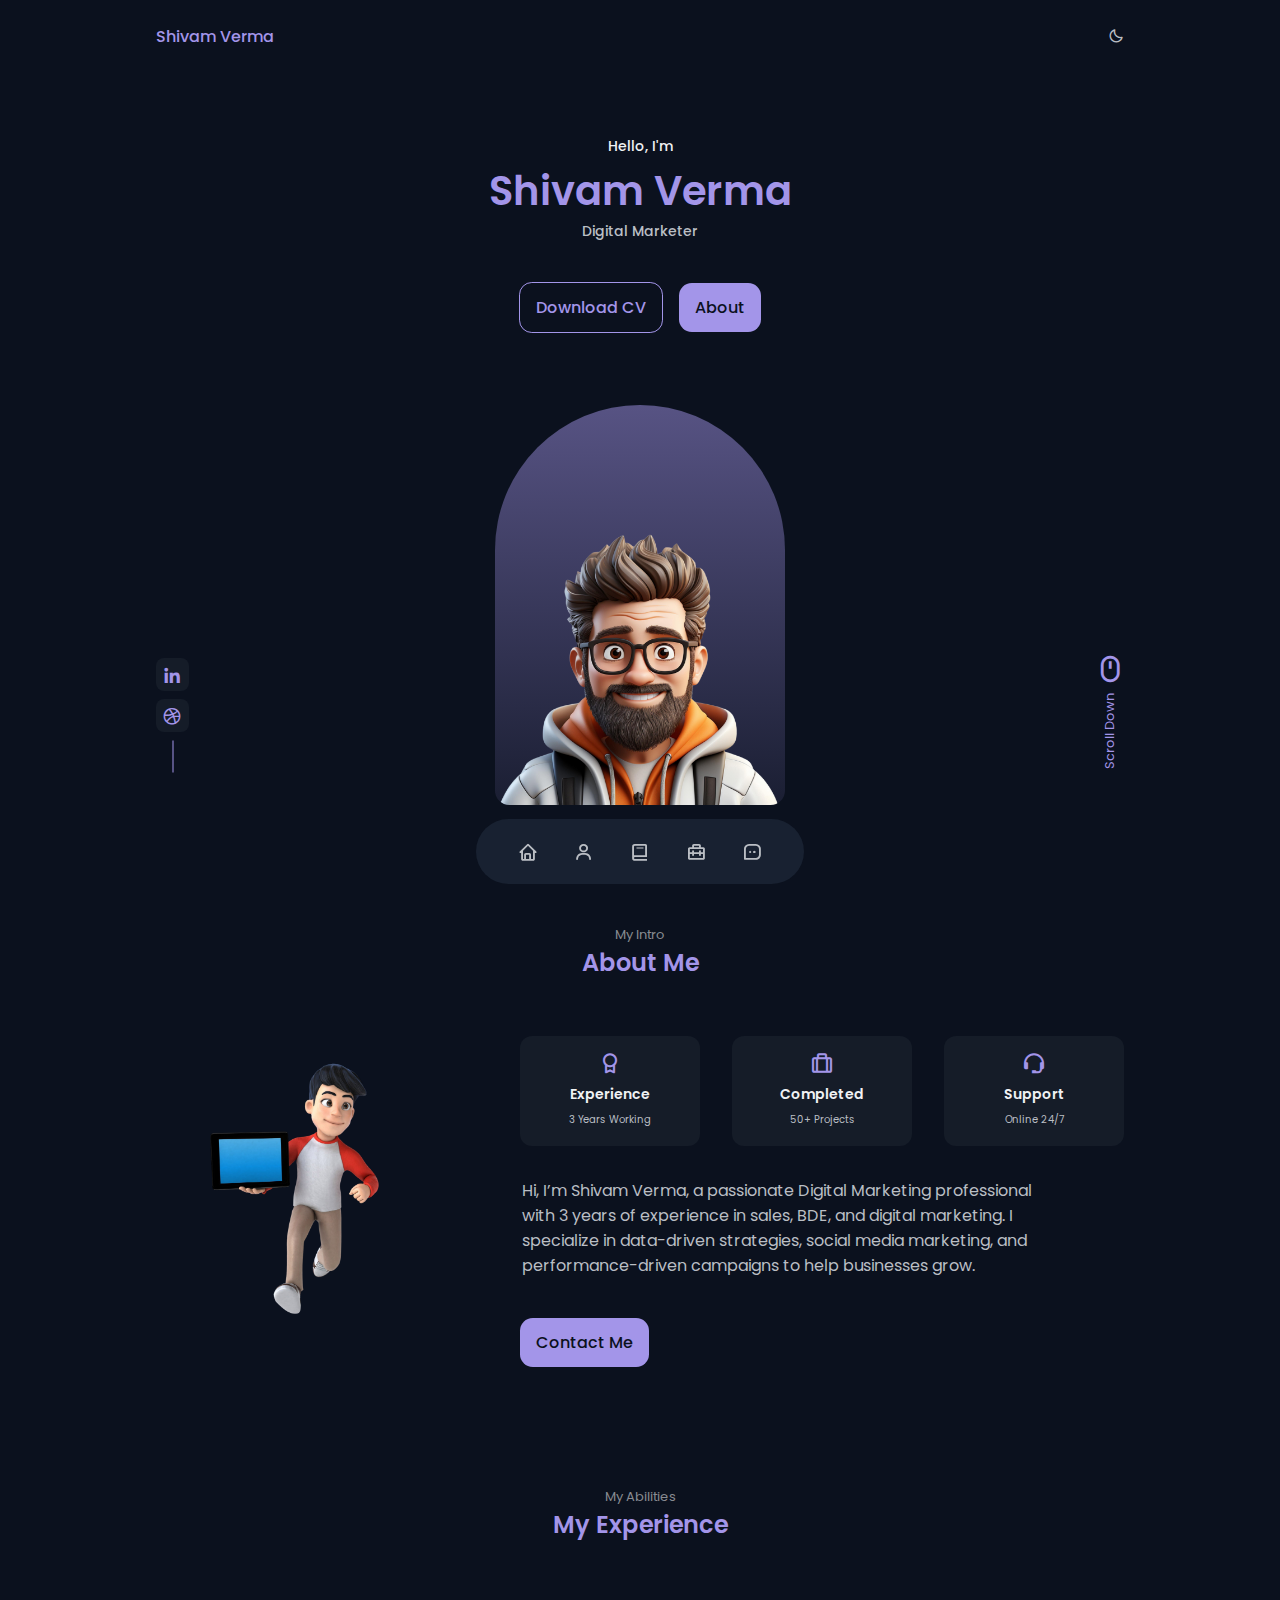
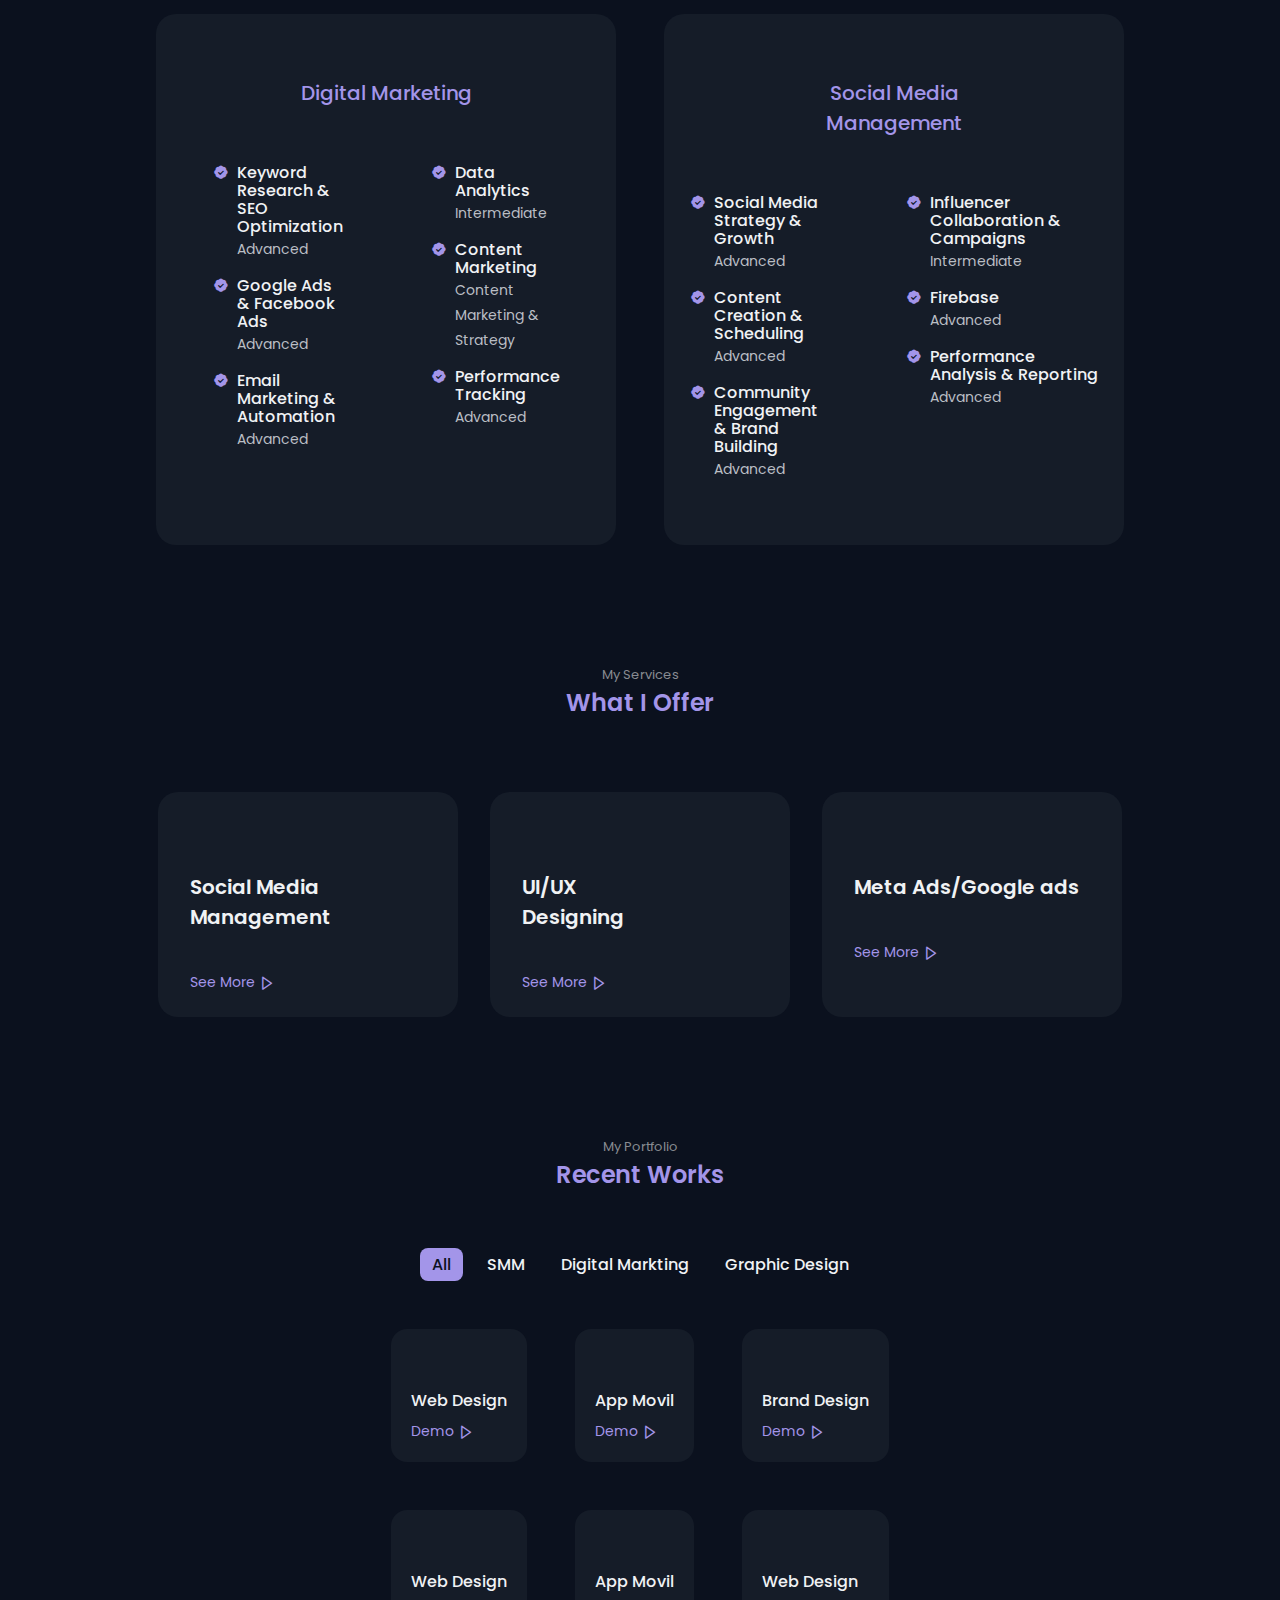
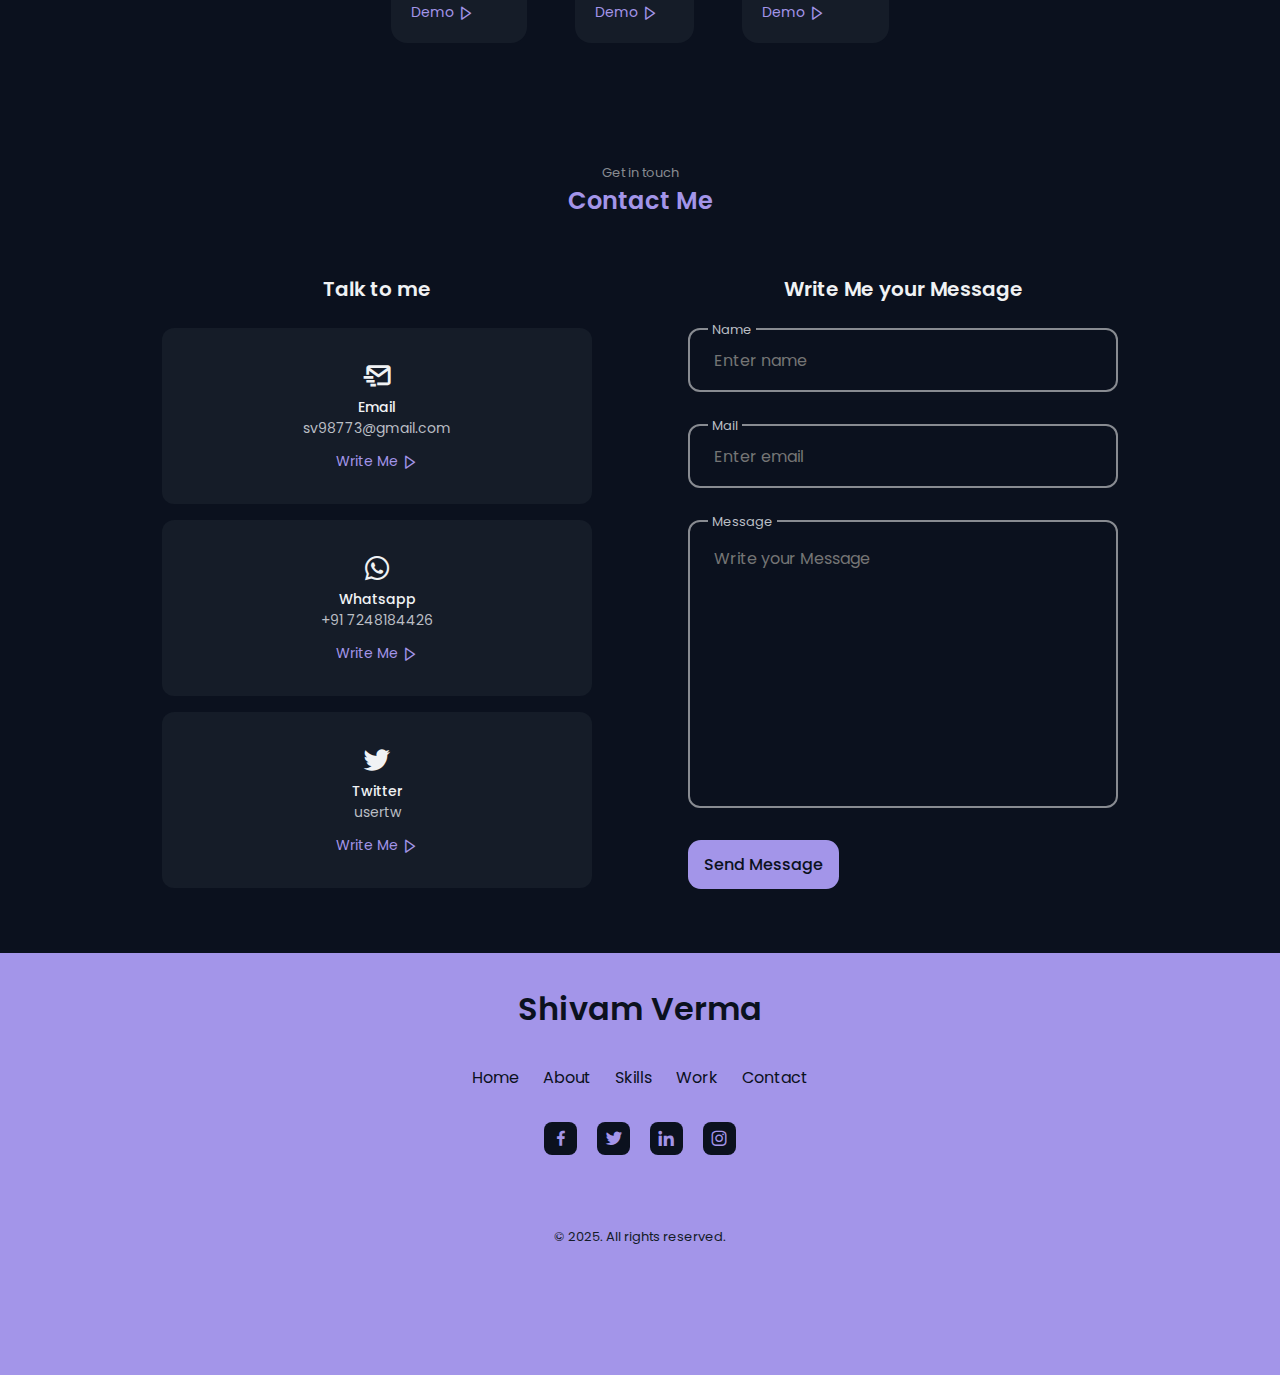
==== commit 59530982: "production" ====
--- a/Portfolio/index.html
+++ b/Portfolio/index.html
@@ -73,7 +73,7 @@
                     <h3 class="home__education">Digital Marketer</h3>
 
                     <div class="home__button">
-                        <a download="" href="#" class="button button--ghost">
+                        <a download="" target="_blank" href="https://drive.google.com/file/d/1bxm8_RiijL0ePJawzQfECp_OQw6-WJ0S/view" class="button button--ghost">
                             Download CV
                         </a>
 
@@ -86,11 +86,11 @@
                 </div>
 
                 <div class="home__social">
-                    <a href="#" target="_blank" class="home__social-link">
+                    <a href="https://www.linkedin.com/in/shivam-verma02299" target="_blank" class="home__social-link">
                         <i class='bx bxl-linkedin'></i>
                     </a>
-                    <a href="#" target="_blank" class="home__social-link">
-                        <i class='bx bxl-github'></i>
+                    <!-- <a href="#" target="_blank" class="home__social-link">
+                        <i class='bx bxl-github'></i> -->
                     </a>
                     <a href="#" target="_blank" class="home__social-link">
                         <i class='bx bxl-dribbble'></i>
@@ -110,7 +110,7 @@
             <h2 class="section__title">About Me</h2>
 
             <div class="about__container container grid">
-                <img src="https://img.freepik.com/free-photo/funny-3d-asian-teenager_183364-80432.jpg?w=900&t=st=1706033813~exp=1706034413~hmac=348632ab5b69d00b279aad6eb6813351d66fecd9d16f7955054a54c731964c9f" alt="" class="about__img" width="100%" height="100%">
+                <img src="/Portfolio/assets/img/funny-3d-asian-teenager.png" alt="" class="about__img" width="100%" height="100%">
 
                 <div class="about__data">
                     <div class="about__info">
